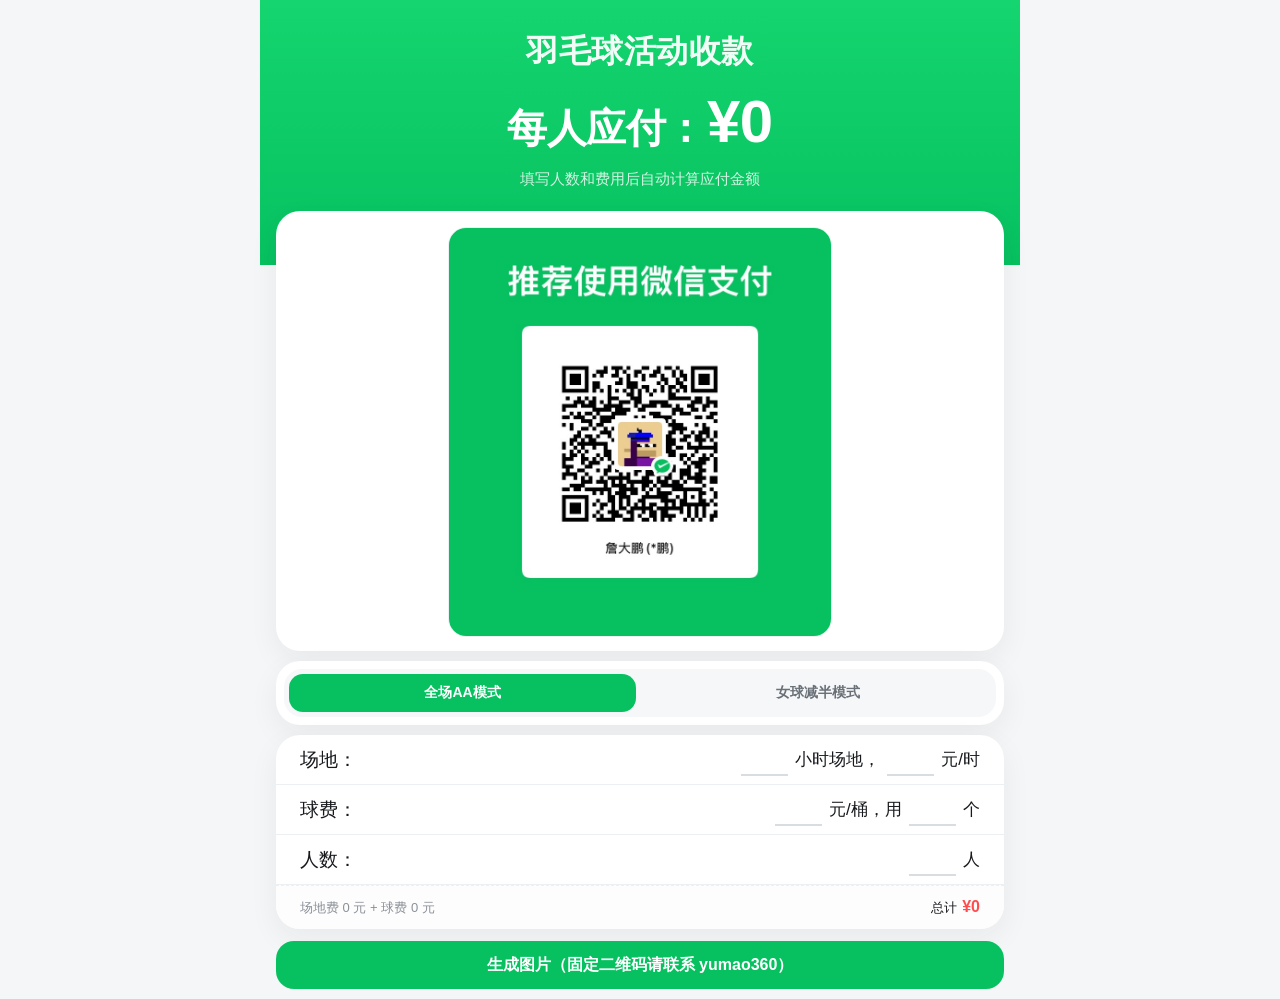
==== ymq-new.html @ cc2c6b80 "Refactor QR code display and image rendering logic Updated aspect ratio and positioning for QR code " ====
<!doctype html>
<html lang="zh-CN">
  <head>
    <meta charset="UTF-8" />
    <meta name="viewport" content="width=device-width, initial-scale=1.0, viewport-fit=cover" />
    <title>羽毛球活动收款</title>
    <style>
      :root {
        --wechat: #07c160;
        --wechat-dark: #05a957;
        --bg: #f5f6f7;
        --card: #ffffff;
        --soft: #f6f7f8;
        --text: #17191d;
        --muted: #8b9098;
        --line: #edf0f2;
      }

      * {
        box-sizing: border-box;
      }

      html,
      body {
        margin: 0;
        min-height: 100%;
        background: var(--bg);
      }

      body {
        color: var(--text);
        font-family: "PingFang SC", "Noto Sans SC", "Microsoft YaHei", Arial, sans-serif;
      }

      button,
      input {
        font: inherit;
      }

      .page {
        width: min(760px, 100%);
        margin: 0 auto;
        min-height: 100dvh;
        padding-bottom: max(10px, env(safe-area-inset-bottom));
        background: var(--bg);
      }

      .hero {
        padding: 32px 22px 76px;
        color: #fff;
        text-align: center;
        background: linear-gradient(180deg, #14d56f 0%, var(--wechat) 100%);
      }

      h1 {
        margin: 0;
        font-size: clamp(24px, 5vw, 32px);
        line-height: 1.2;
        font-weight: 800;
        letter-spacing: 0.5px;
        opacity: 0.95;
      }

      .main-amount {
        margin-top: 16px;
      }

      .amount-label {
        font-size: 19px;
        font-weight: 600;
        opacity: 0.92;
      }

      .amount-value {
        display: block;
        margin-top: 0;
        font-size: clamp(32px, 8vw, 60px);
        line-height: 1.2;
        font-weight: 900;
        letter-spacing: -0.5px;
      }

      .amount-label-small {
        font-size: 0.67em; /* 约 2/3 大小 */
        font-weight: 600;
        margin-right: 2px;
      }

      .amount-sep {
        margin: 0 4px;
        opacity: 0.6;
      }

      .amount-tip {
        margin: 12px 0 0;
        font-size: 15px;
        opacity: 0.82;
      }

      .content {
        margin-top: -54px;
        padding: 0 16px;
        display: grid;
        gap: 10px;
      }

      .card {
        border-radius: 24px;
        background: var(--card);
        box-shadow: 0 10px 30px rgba(32, 38, 46, 0.06);
        overflow: hidden;
      }

      .qr-card {
        padding: 16px 18px 14px;
        text-align: center;
      }

      .pay-recommend {
        display: inline-flex;
        align-items: center;
        gap: 10px;
        margin-bottom: 10px;
        color: var(--text);
        font-size: 20px;
        font-weight: 800;
      }

      .wechat-dot {
        width: 34px;
        height: 34px;
        border-radius: 50%;
        display: grid;
        place-items: center;
        color: #fff;
        background: var(--wechat);
        font-size: 18px;
        font-weight: 900;
      }

      .qr-box {
        position: relative;
        display: block;
        width: 55.55%; /* 占页面宽度的 5/9 */
        min-width: 160px;
        aspect-ratio: 825 / 880; /* 长宽比 825:880 */
        margin: 0 auto;
        border: 1px solid var(--line);
        border-radius: 18px;
        background: #fff;
        overflow: hidden;
        cursor: pointer;
      }

      .qr-placeholder {
        position: absolute;
        inset: 0;
        border-radius: 0;
        background:
          radial-gradient(circle at 73% 20%, #d5d9dc 0 9%, transparent 9.5%),
          linear-gradient(33deg, #07c160 0 43%, transparent 43.5%),
          linear-gradient(151deg, transparent 0 53%, #22c982 53.5% 100%),
          linear-gradient(22deg, transparent 0 58%, #40a9ff 58.5% 100%),
          #f7faf9;
      }

      .qr-box img {
        position: absolute;
        top: 0;
        left: 0;
        width: 100%;
        height: auto;
        object-fit: contain;
        object-position: top left;
        display: none;
        background: #fff;
      }

      .qr-box.has-image .qr-placeholder {
        display: none;
      }

      .qr-box.has-image img {
        display: block;
      }

      .qr-box input {
        display: none;
      }

      .qr-tip {
        margin: 8px 0 0;
        color: var(--muted);
        font-size: 14px;
        font-weight: 600;
      }

      .mode-card {
        padding: 8px;
      }

      .capture-source .mode-card,
      .capture-source .generate-action {
        display: none;
      }

      .mode-switch {
        display: grid;
        grid-template-columns: 1fr 1fr;
        gap: 8px;
        border-radius: 18px;
        background: var(--soft);
        padding: 5px;
      }

      .mode-btn {
        min-height: 38px;
        border: 0;
        border-radius: 14px;
        color: #697077;
        background: transparent;
        cursor: pointer;
        font-size: 14px;
        font-weight: 700;
      }

      .mode-btn.active {
        color: #fff;
        background: var(--wechat);
      }

      .form-card {
        padding: 0;
      }

      .input-row {
        min-height: 50px;
        padding: 0 24px;
        display: grid;
        grid-template-columns: 88px 1fr;
        align-items: center;
        gap: 4px;
        border-bottom: 1px solid var(--line);
        font-size: 17px;
        font-weight: 400;
        white-space: nowrap;
      }

      .input-row > span:first-child {
        font-size: 19px;
        font-weight: 400;
        color: var(--text);
      }

      .row-content {
        display: flex;
        align-items: center;
        justify-content: flex-end;
        gap: 4px;
        min-width: 0;
        font-weight: 400;
        white-space: nowrap;
      }

      .input-row:last-child {
        border-bottom: 0;
      }

      .people-row.equal .female-person,
      .people-row.equal .male-label {
        display: none;
      }

      .people-row.equal {
        justify-content: flex-start;
      }

      .summary-detail {
        padding: 12px 24px;
        background: #fdfdfd;
        border-top: 1px dashed var(--line);
      }

      .summary-detail-row {
        display: flex;
        justify-content: space-between;
        align-items: baseline;
        font-size: 13px;
        color: var(--muted);
        flex-wrap: wrap;
        gap: 8px;
      }

      .summary-total-inline {
        color: var(--text);
        font-weight: 500;
        white-space: nowrap;
      }

      .summary-total-inline strong {
        color: #ff4d4f;
        font-size: 16px;
        margin-left: 2px;
      }

      @media (max-width: 360px) {
        .summary-detail-row {
          flex-direction: column;
          align-items: flex-end;
          gap: 4px;
        }
      }

      .inline-input {
        width: 5ch;
        height: 32px;
        margin: 0 3px;
        border: 0;
        border-bottom: 2px solid #d7dde1;
        border-radius: 0;
        color: var(--text);
        background: transparent;
        outline: none;
        font-size: 17px;
        font-weight: 400;
        text-align: center;
        appearance: textfield;
      }

      .inline-input:focus {
        border-bottom-color: var(--wechat);
      }

      .inline-input.short {
        /* 移除特定的宽度覆盖，统一使用 4 个数字宽度 */
      }

      input::-webkit-outer-spin-button,
      input::-webkit-inner-spin-button {
        margin: 0;
        appearance: none;
      }

      .derived-pill {
        margin-left: 8px;
        padding: 4px 10px;
        border-radius: 999px;
        color: var(--wechat-dark);
        background: #e9f8ef;
        font-size: 15px;
        font-weight: 500;
      }

      .result-card {
        padding: 18px 20px;
      }

      .result-head {
        display: flex;
        align-items: center;
        justify-content: space-between;
        gap: 12px;
        margin-bottom: 12px;
      }

      .result-title {
        margin: 0;
        font-size: 20px;
        font-weight: 800;
      }

      .auto-badge {
        padding: 7px 12px;
        border-radius: 999px;
        color: var(--wechat-dark);
        background: #dff8e9;
        font-size: 13px;
        font-weight: 800;
      }

      .result-grid {
        display: grid;
        grid-template-columns: 1fr 1fr;
        gap: 12px;
      }

      .result-grid.equal {
        grid-template-columns: 1fr;
      }

      .result-box {
        min-height: 92px;
        padding: 14px;
        border-radius: 20px;
        background: var(--soft);
        display: flex;
        flex-direction: column;
        justify-content: center;
        text-align: center;
      }

      .result-box.hidden {
        display: none;
      }

      .result-box span {
        color: var(--muted);
        font-size: 14px;
        font-weight: 600;
      }

      .result-box strong {
        margin-top: 5px;
        font-size: clamp(28px, 6vw, 40px);
        line-height: 1;
        font-weight: 900;
      }

      .footer {
        padding: 8px 0 0;
        color: #7a8088;
        text-align: center;
        font-size: 14px;
      }

      .generate-btn {
        width: 100%;
        min-height: 48px;
        border: 0;
        border-radius: 18px;
        color: #fff;
        background: var(--wechat);
        cursor: pointer;
        font-size: 16px;
        font-weight: 800;
      }

      .generate-btn:active {
        background: var(--wechat-dark);
      }

      .generate-action {
        padding: 2px 0 0;
      }

      .image-preview {
        position: fixed;
        inset: 0;
        z-index: 20;
        display: none;
        padding: max(10px, env(safe-area-inset-top)) 12px max(10px, env(safe-area-inset-bottom));
        background: rgba(0, 0, 0, 0.72);
        overflow: auto;
        text-align: center;
      }

      .image-preview.show {
        display: block;
      }

      .preview-close {
        position: sticky;
        top: 0;
        margin: 0 auto 8px;
        min-height: 36px;
        border: 0;
        border-radius: 999px;
        padding: 0 18px;
        color: #fff;
        background: rgba(255, 255, 255, 0.18);
        font-size: 15px;
        font-weight: 800;
      }

      .image-preview img {
        width: auto;
        max-width: 100%;
        max-height: calc(100dvh - 82px);
        border-radius: 16px;
        box-shadow: 0 12px 40px rgba(0, 0, 0, 0.26);
        background: #fff;
      }

      .image-preview p {
        margin: 10px 0 0;
        color: rgba(255, 255, 255, 0.86);
        font-size: 14px;
        font-weight: 700;
      }

      @media (max-width: 560px) {
        .hero {
          padding: 20px 18px 72px;
        }

        .amount-label {
          font-size: 18px;
        }

        .amount-tip {
          font-size: 14px;
        }

        .content {
          margin-top: -50px;
          padding: 0 12px;
          gap: 9px;
        }

        .card {
          border-radius: 22px;
        }

        .qr-card {
          padding: 14px 16px 12px;
        }

        .pay-recommend {
          font-size: 18px;
        }

        .qr-box {
          width: 55.55%;
          min-width: 150px;
        }

        .input-row {
          min-height: 50px;
          padding: 0 16px;
          grid-template-columns: 72px 1fr;
          flex-wrap: wrap;
          row-gap: 4px;
          font-size: 16px;
          white-space: normal;
        }

        .input-row > span:first-child {
          font-size: 18px;
        }

        .row-content {
          flex-wrap: wrap;
          justify-content: flex-end;
          row-gap: 4px;
          white-space: normal;
        }

        .inline-input {
          width: 5ch;
          height: 30px;
          font-size: 16px;
        }

        .inline-input.short {
          /* 统一宽度 */
        }

        .derived-pill {
          margin-left: 4px;
          font-size: 15px;
        }

        .result-card {
          padding: 16px;
        }

        .result-grid {
          gap: 10px;
        }

        .result-box {
          min-height: 88px;
          padding: 14px;
        }

        .result-box span {
          font-size: 13px;
        }
      }

      @media (max-width: 390px) {
        .input-row {
          font-size: 15px;
        }

        .inline-input {
          width: 5ch;
          font-size: 16px;
        }

        .inline-input.short {
          /* 统一宽度 */
        }

        .result-grid:not(.equal) {
          grid-template-columns: 1fr;
        }
      }
    </style>
  </head>
  <body>
    <main class="page">
      <section class="hero">
        <h1>羽毛球活动收款</h1>
        <div class="main-amount">
          <strong class="amount-value" id="mainAmountText">每人应付：¥0</strong>
        </div>
        <p class="amount-tip">填写人数和费用后自动计算应付金额</p>
      </section>

      <section class="content">
        <section class="card qr-card">
          <label class="qr-box has-image" id="qrBox" title="点击切换收款二维码">
            <span class="qr-placeholder"></span>
            <img id="qrPreview" src="qr.png" alt="收款二维码" />
            <input id="qrInput" type="file" accept="image/*" />
          </label>
        </section>

        <section class="card mode-card">
          <div class="mode-switch" aria-label="分摊模式">
            <button class="mode-btn active" id="equalModeBtn" type="button">全场AA模式</button>
            <button class="mode-btn" id="halfModeBtn" type="button">女球减半模式</button>
          </div>
        </section>

        <section class="card form-card">
          <div class="input-row">
            <span>场地：</span>
            <div class="row-content">
              <input class="inline-input short" id="courtCount" type="number" min="0" max="999" step="1" />
              <span>小时场地，</span>
              <input class="inline-input" id="hourlyPrice" type="number" min="0" max="999" step="1" />
              <span>元/时</span>
            </div>
          </div>

          <div class="input-row">
            <span>球费：</span>
            <div class="row-content">
              <input class="inline-input" id="tubePrice" type="number" min="0" max="999" step="1" />
              <span>元/桶，用</span>
              <input class="inline-input short" id="usedBalls" type="number" min="0" max="999" step="1" />
              <span>个</span>
            </div>
          </div>

          <div class="input-row people-row" id="peopleRow">
            <span>人数：</span>
            <div class="row-content">
              <span class="male-label" id="maleLabel">男生：</span>
              <input class="inline-input short" id="maleCount" type="number" min="0" max="999" step="1" />
              <span>人</span>
              <span class="female-person">女生：</span>
              <input class="inline-input short female-person" id="femaleCount" type="number" min="0" max="999" step="1" />
              <span class="female-person">人</span>
            </div>
          </div>

          <div class="summary-detail">
            <div class="summary-detail-row">
              <span id="summaryDetailText">场地费 0 元 + 球费 0 元</span>
              <span class="summary-total-inline">总计 <strong id="summaryTotalText">¥0</strong></span>
            </div>
          </div>
        </section>

        <section class="generate-action">
          <button class="generate-btn" id="generateImageBtn" type="button">生成图片（固定二维码请联系 yumao360）</button>
        </section>
      </section>
    </main>

    <section class="image-preview" id="imagePreview" aria-label="生成的收款图片">
      <button class="preview-close" id="closePreviewBtn" type="button">关闭预览</button>
      <img id="generatedImage" alt="生成的羽毛球活动收款图片" />
      <p>长按图片保存，或转发到微信群</p>
    </section>

    <script>
      const fields = {
        courtCount: document.getElementById("courtCount"),
        hourlyPrice: document.getElementById("hourlyPrice"),
        tubePrice: document.getElementById("tubePrice"),
        usedBalls: document.getElementById("usedBalls"),
        maleCount: document.getElementById("maleCount"),
        femaleCount: document.getElementById("femaleCount"),
      };

      const modeButtons = {
        equal: document.getElementById("equalModeBtn"),
        half: document.getElementById("halfModeBtn"),
      };

      const output = {
        mainAmountText: document.getElementById("mainAmountText"),
        peopleRow: document.getElementById("peopleRow"),
        summaryDetailText: document.getElementById("summaryDetailText"),
        summaryTotalText: document.getElementById("summaryTotalText"),
      };

      const generateImageBtn = document.getElementById("generateImageBtn");
      const imagePreview = document.getElementById("imagePreview");
      const closePreviewBtn = document.getElementById("closePreviewBtn");
      const generatedImage = document.getElementById("generatedImage");

      let splitMode = "equal";

      function numberValue(input) {
        const value = Number(input.value);
        return Number.isFinite(value) && value > 0 ? value : 0;
      }

      function money(value) {
        if (!Number.isFinite(value)) return "0";
        return Number.isInteger(value) ? String(value) : value.toFixed(2);
      }

      function yuan(value) {
        return `¥${money(value)}`;
      }

      // 页面加载完成后，处理默认二维码的显示状态
      window.addEventListener('load', () => {
        const qrImg = document.getElementById('qrPreview');
        if (qrImg.src && !qrImg.src.startsWith('data:')) {
          // 在本地 file:// 协议下，严禁对 img 进行任何 Canvas 转换操作
          // 只要图片加载完成，我们就添加 has-image 类来显示它
          if (qrImg.complete) {
            document.querySelector('.qr-box').classList.add('has-image');
          } else {
            qrImg.onload = () => document.querySelector('.qr-box').classList.add('has-image');
          }
          console.log('检测到本地默认二维码，已就绪');
        }
      });

      function calculate() {
        const courtCount = numberValue(fields.courtCount);
        const hourlyPrice = numberValue(fields.hourlyPrice);
        const tubePrice = numberValue(fields.tubePrice);
        const usedBalls = numberValue(fields.usedBalls);
        const maleCount = numberValue(fields.maleCount);
        const femaleCount = numberValue(fields.femaleCount);
        const courtTotal = courtCount * hourlyPrice;
        const ballTotal = (tubePrice / 12) * usedBalls;
        const peopleCount = splitMode === "equal" ? maleCount : maleCount + femaleCount;
        const ballUnits = splitMode === "half" ? maleCount + femaleCount * 0.5 : peopleCount;

        const courtEach = peopleCount > 0 ? courtTotal / peopleCount : 0;
        const maleBallEach = ballUnits > 0 ? ballTotal / ballUnits : 0;
        const femaleBallEach = splitMode === "half" ? maleBallEach * 0.5 : maleBallEach;
        const grandTotal = courtTotal + ballTotal;
        const malePay = courtEach + maleBallEach;
        const femalePay = courtEach + femaleBallEach;
        const equalPay = peopleCount > 0 ? grandTotal / peopleCount : 0;

        output.summaryDetailText.textContent = `场地费 ${money(courtTotal)} 元 + 球费 ${money(ballTotal)} 元`;
        output.summaryTotalText.textContent = yuan(grandTotal);

        output.peopleRow.classList.toggle("equal", splitMode === "equal");

        if (splitMode === "equal") {
          output.mainAmountText.innerHTML = `<span class="amount-label-small">每人应付：</span>${yuan(equalPay)}`;
        } else {
          output.mainAmountText.innerHTML = `<span class="amount-label-small">男：</span>${yuan(malePay)}<span class="amount-sep">/</span><span class="amount-label-small">女：</span>${yuan(femalePay)}`;
        }
      }

      function setMode(nextMode) {
        splitMode = nextMode;
        modeButtons.equal.classList.toggle("active", splitMode === "equal");
        modeButtons.half.classList.toggle("active", splitMode === "half");
        calculate();
      }

      Object.values(fields).forEach((field) => {
        field.addEventListener("input", calculate);
      });

      modeButtons.equal.addEventListener("click", () => setMode("equal"));
      modeButtons.half.addEventListener("click", () => setMode("half"));

      calculate();

      document.getElementById("qrInput").addEventListener("change", (event) => {
        const file = event.target.files?.[0];
        if (!file) return;

        const reader = new FileReader();
        const preview = document.getElementById("qrPreview");
        const box = document.getElementById("qrBox");
        reader.addEventListener("load", () => {
          preview.src = reader.result;
          box.classList.add("has-image");
        });
        reader.readAsDataURL(file);
      });

      async function generateReceiptImage() {
        const page = document.querySelector(".page");
        const originalImg = document.getElementById("qrPreview");
        
        // 1. 核心改进：如果是本地图片，我们直接通过 img 标签预览，不再尝试导出 canvas
        // 这样可以绕过 toDataURL 的安全报错
        const isLocalFile = window.location.protocol === 'file:';
        const isDefaultQR = originalImg.src && !originalImg.src.startsWith('data:');

        const width = page.offsetWidth;
        const clone = page.cloneNode(true);
        clone.classList.add("capture-source");
        // 关键：移除克隆节点的最小高度和底部间距，确保紧贴内容
        clone.style.minHeight = "auto";
        clone.style.paddingBottom = "20px"; // 只保留少许边距美观
        clone.style.height = "auto";
        
        // 隐藏不需要出现在图片中的元素
        const actionArea = clone.querySelector(".generate-action");
        if (actionArea) actionArea.style.display = "none";
        
        const modeSwitch = clone.querySelector(".mode-switch");
        if (modeSwitch) modeSwitch.style.display = "none";

        const clonedImg = clone.querySelector("#qrPreview");
        
        // 只有 Base64 图片才放入 SVG 渲染，本地图片移除 src
        if (originalImg.src.startsWith("data:")) {
          clonedImg.src = originalImg.src;
        } else {
          clonedImg.removeAttribute('src');
          clonedImg.style.display = 'none';
        }

        clone.querySelectorAll("input").forEach((input) => {
          const span = document.createElement("span");
          span.textContent = input.value || "0";
          span.className = input.className;
          span.style.borderBottom = "1px solid #ddd";
          span.style.display = "inline-block";
          span.style.minWidth = "4ch";
          span.style.textAlign = "center";
          input.parentNode.replaceChild(span, input);
        });

        const wrapper = document.createElement("div");
        wrapper.style.position = "fixed";
        wrapper.style.left = "-99999px";
        wrapper.style.top = "0";
        wrapper.style.width = `${width}px`;
        wrapper.appendChild(clone);
        document.body.appendChild(wrapper);

        // 使用 getBoundingClientRect 获取精确的内容高度
        const contentHeight = clone.getBoundingClientRect().height;
        const height = Math.ceil(contentHeight);
        
        const css = Array.from(document.querySelectorAll("style"))
          .map((style) => style.textContent)
          .join("\n");
        const markup = new XMLSerializer().serializeToString(clone);
        const svg = `
          <svg xmlns="http://www.w3.org/2000/svg" width="${width}" height="${height}">
            <foreignObject width="100%" height="100%">
              <div xmlns="http://www.w3.org/1999/xhtml">
                <style>${css}</style>
                ${markup}
              </div>
            </foreignObject>
          </svg>
        `;
        wrapper.remove();

        const image = await readImage(`data:image/svg+xml;charset=utf-8,${encodeURIComponent(svg)}`);
        if (!image) {
          throw new Error("图片生成失败");
        }

        const scale = 2; // 固定 2 倍清晰度
        const canvas = document.createElement("canvas");
        canvas.width = width * scale;
        canvas.height = height * scale;
        const ctx = canvas.getContext("2d");
        ctx.scale(scale, scale);
        ctx.fillStyle = "#f5f6f7";
        ctx.fillRect(0, 0, width, height);
        ctx.drawImage(image, 0, 0, width, height);

        // 3. 补绘二维码
        if (originalImg && originalImg.naturalWidth > 0) {
          const qrBox = document.getElementById("qrBox");
          const qrRect = qrBox.getBoundingClientRect();
          const pageRect = page.getBoundingClientRect();

          const x = qrRect.left - pageRect.left;
          const y = qrRect.top - pageRect.top;
          const w = qrRect.width;
          const h = qrRect.height;

          // 按照 CSS 逻辑：宽度 100% (w)，高度按比例缩放
          const imgAspect = originalImg.naturalWidth / originalImg.naturalHeight;
          const drawW = w;
          const drawH = w / imgAspect;

          ctx.save();
          // 创建裁剪区域 (qr-box 的范围)
          ctx.beginPath();
          ctx.rect(x, y, w, h);
          ctx.clip();
          // 从左上角 (x, y) 开始绘制，模拟 object-fit: contain; object-position: top left;
          ctx.drawImage(originalImg, x, y, drawW, drawH);
          ctx.restore();
        }

        // 4. 处理导出
        try {
          const dataUrl = canvas.toDataURL("image/png");
          generatedImage.src = dataUrl;
          imagePreview.classList.add("show");
        } catch (e) {
          console.error("Canvas 导出失败:", e);
          if (isLocalFile && isDefaultQR) {
            // 如果是因为本地默认二维码导致的污染，我们切换到“纯 DOM 预览”模式
            showDomPreview(canvas, originalImg);
          } else {
            throw e;
          }
        }
      }

      // 新增：DOM 预览模式，直接把 Canvas 和原始二维码叠加显示
      function showDomPreview(canvas, originalImg) {
        const qrBox = document.getElementById("qrBox");
        const qrRect = qrBox.getBoundingClientRect();
        const pageRect = document.querySelector(".page").getBoundingClientRect();
        
        // 创建一个临时的容器来承载最终画面
        const container = document.createElement("div");
        container.style.position = "relative";
        container.style.width = `${canvas.width / 2}px`;
        container.style.height = `${canvas.height / 2}px`;
        container.style.margin = "0 auto";
        container.style.boxShadow = "0 4px 12px rgba(0,0,0,0.15)";
        
        // 底层是渲染好的文字内容（Canvas）
        canvas.style.width = "100%";
        canvas.style.height = "100%";
        container.appendChild(canvas);
        
        // 顶层覆盖一个模拟 .qr-box 的容器（绕过安全限制）
        const qrOverlayContainer = document.createElement("div");
        qrOverlayContainer.style.position = "absolute";
        qrOverlayContainer.style.left = `${qrRect.left - pageRect.left}px`;
        qrOverlayContainer.style.top = `${qrRect.top - pageRect.top}px`;
        qrOverlayContainer.style.width = `${qrRect.width}px`;
        qrOverlayContainer.style.height = `${qrRect.height}px`;
        qrOverlayContainer.style.overflow = "hidden";
        qrOverlayContainer.style.background = "#fff";
        
        const qrOverlayImg = new Image();
        qrOverlayImg.src = originalImg.src;
        qrOverlayImg.style.width = "100%";
        qrOverlayImg.style.height = "auto";
        qrOverlayImg.style.display = "block";
        
        qrOverlayContainer.appendChild(qrOverlayImg);
        container.appendChild(qrOverlayContainer);
        
        // 清空并更新预览区域
        const imagePreview = document.getElementById("imagePreview");
        const generatedImage = document.getElementById("generatedImage");
        generatedImage.style.display = "none"; // 隐藏原本的 img 标签
        
        // 移除旧的 DOM 预览（如果有）
        const oldDom = imagePreview.querySelector(".dom-preview-wrap");
        if (oldDom) oldDom.remove();
        
        const wrap = document.createElement("div");
        wrap.className = "dom-preview-wrap";
        wrap.appendChild(container);
        imagePreview.insertBefore(wrap, imagePreview.querySelector("p"));
        
        imagePreview.classList.add("show");
        
        // 提示用户
        const tip = imagePreview.querySelector("p");
        tip.innerHTML = '<span style="color:#ff4d4f">由于浏览器安全限制，当前使用默认二维码预览。</span><br/>请截图保存，或点击二维码手动上传您的收款码以支持长按保存。';
      }

      function readImage(src) {
        return new Promise((resolve) => {
          if (!src) {
            resolve(null);
            return;
          }
          const image = new Image();
          image.onload = () => resolve(image);
          image.onerror = () => resolve(null);
          image.src = src;
        });
      }



      generateImageBtn.addEventListener("click", async () => {
        generateImageBtn.disabled = true;
        generateImageBtn.textContent = "生成中...";
        try {
          await generateReceiptImage();
          generateImageBtn.textContent = "重新生成图片";
        } catch (error) {
          console.error("生成失败详情:", error);
          // 如果 canvas 包含了本地图片（Tainted），直接 toDataURL 会报错
          if (error.name === 'SecurityError' || error.message.includes('Tainted canvases')) {
            alert("由于浏览器安全限制，默认二维码无法直接导出。请先点击二维码区域手动上传一次您的收款码图片，然后再生成。");
          } else {
            alert("生成图片失败: " + error.message);
          }
          generateImageBtn.textContent = "生成图片";
        } finally {
          generateImageBtn.disabled = false;
        }
      });

      closePreviewBtn.addEventListener("click", () => {
        imagePreview.classList.remove("show");
        // 恢复 generatedImage 的显示并移除 DOM 预览
        generatedImage.style.display = "block";
        const oldDom = imagePreview.querySelector(".dom-preview-wrap");
        if (oldDom) oldDom.remove();
        const tip = imagePreview.querySelector("p");
        tip.innerHTML = '长按图片保存，或转发到微信群';
      });
    </script>
  </body>
</html>
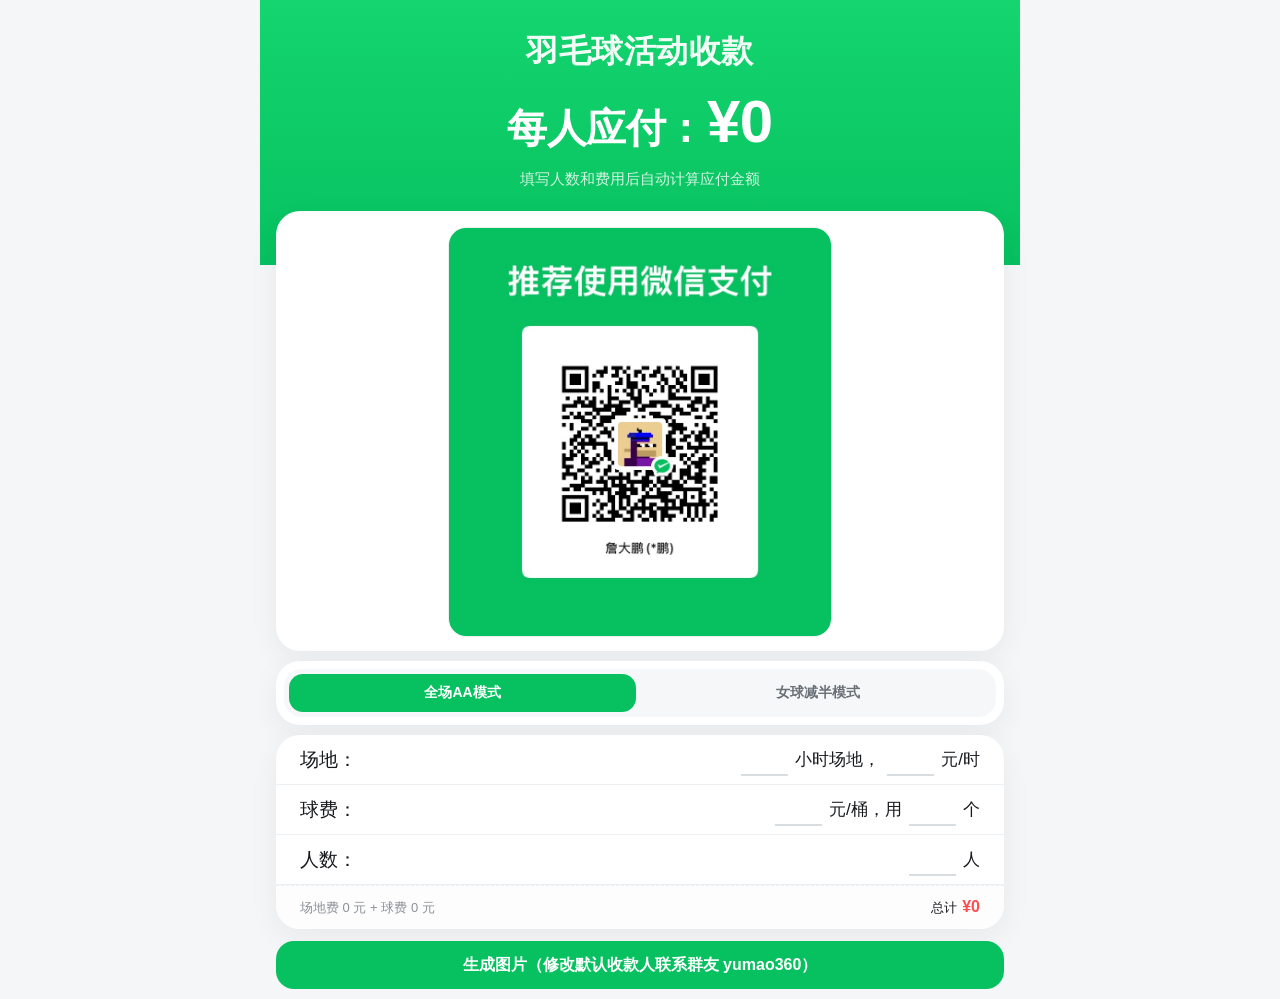
==== commit c5e282c7: "Update button text for image generation" ====
--- a/ymq-new.html
+++ b/ymq-new.html
@@ -666,7 +666,7 @@
         </section>
 
         <section class="generate-action">
-          <button class="generate-btn" id="generateImageBtn" type="button">生成图片（固定二维码请联系 yumao360）</button>
+          <button class="generate-btn" id="generateImageBtn" type="button">生成图片（修改默认收款人联系群友 yumao360）</button>
         </section>
       </section>
     </main>
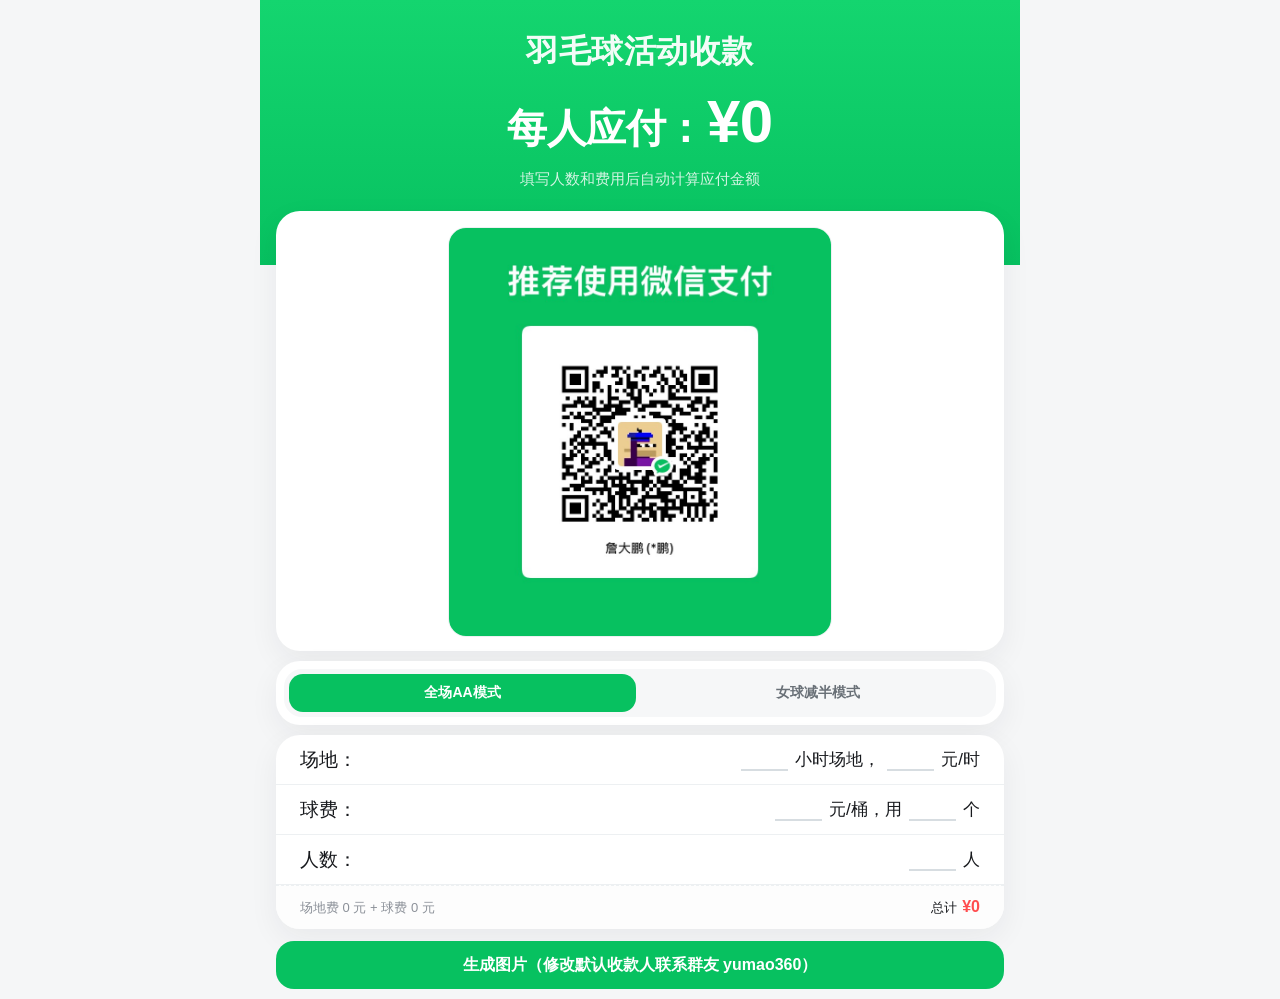
==== commit b3bba402: "Update ymq-new.html" ====
--- a/ymq-new.html
+++ b/ymq-new.html
@@ -313,8 +313,9 @@
 
       .inline-input {
         width: 5ch;
-        height: 32px;
+        height: auto;
         margin: 0 3px;
+        padding: 0;
         border: 0;
         border-bottom: 2px solid #d7dde1;
         border-radius: 0;
@@ -325,6 +326,7 @@
         font-weight: 400;
         text-align: center;
         appearance: textfield;
+        vertical-align: baseline;
       }
 
       .inline-input:focus {
@@ -832,13 +834,19 @@
         }
 
         clone.querySelectorAll("input").forEach((input) => {
+          // 获取原始输入框的显示状态
+          const originalInput = page.querySelector(`#${input.id}`);
+          const isHidden = originalInput && window.getComputedStyle(originalInput).display === 'none';
+          
           const span = document.createElement("span");
           span.textContent = input.value || "0";
           span.className = input.className;
           span.style.borderBottom = "1px solid #ddd";
-          span.style.display = "inline-block";
+          span.style.display = isHidden ? "none" : "inline-block";
           span.style.minWidth = "4ch";
           span.style.textAlign = "center";
+          span.style.verticalAlign = "baseline";
+          span.style.lineHeight = "1";
           input.parentNode.replaceChild(span, input);
         });
 
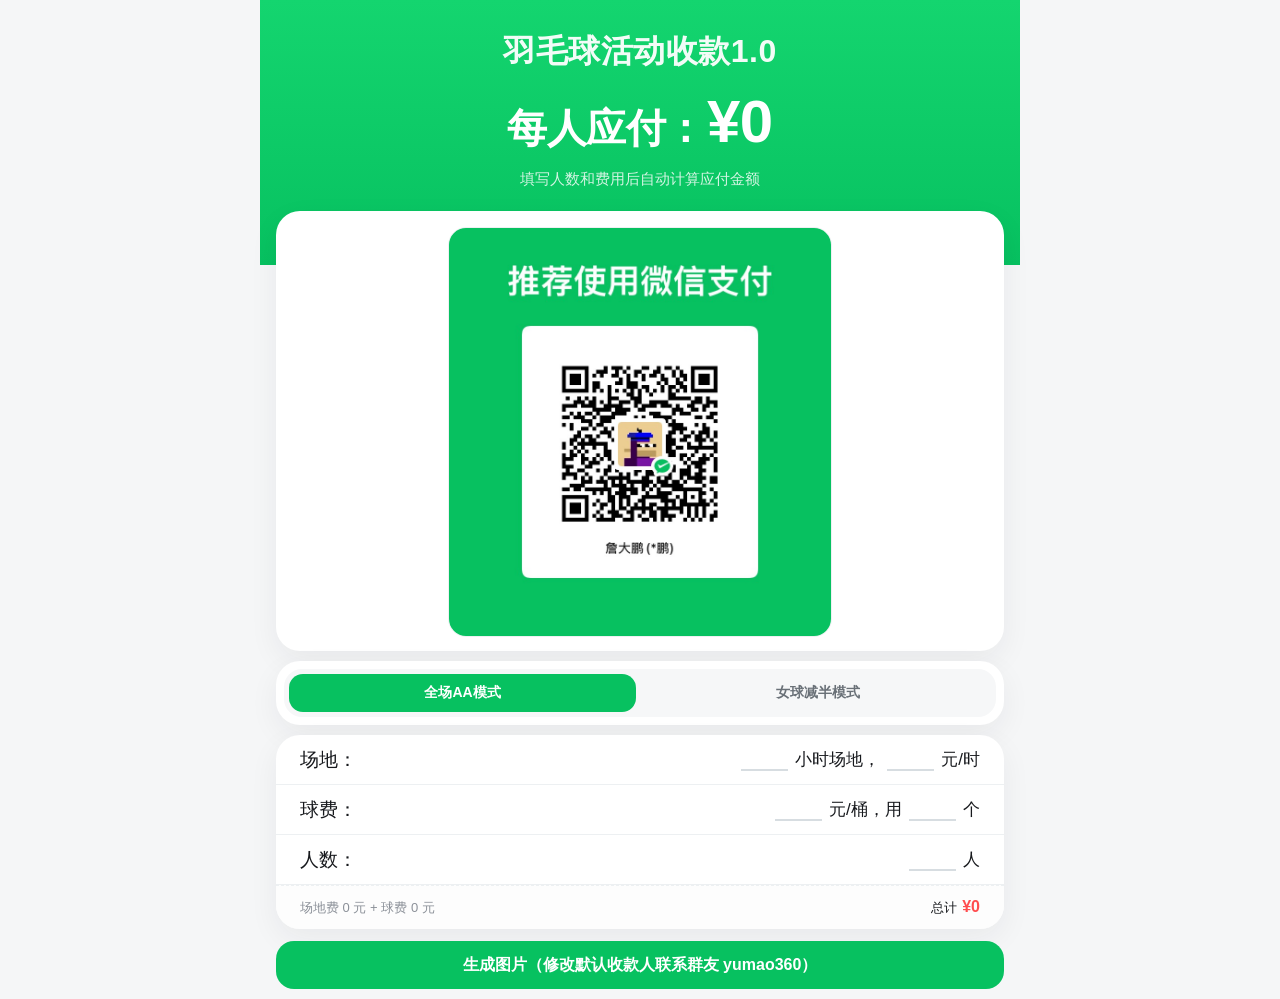
==== commit 4bc2fe19: "Update ymq-new.html" ====
--- a/ymq-new.html
+++ b/ymq-new.html
@@ -603,7 +603,7 @@
   <body>
     <main class="page">
       <section class="hero">
-        <h1>羽毛球活动收款</h1>
+        <h1>羽毛球活动收款1.0</h1>
         <div class="main-amount">
           <strong class="amount-value" id="mainAmountText">每人应付：¥0</strong>
         </div>
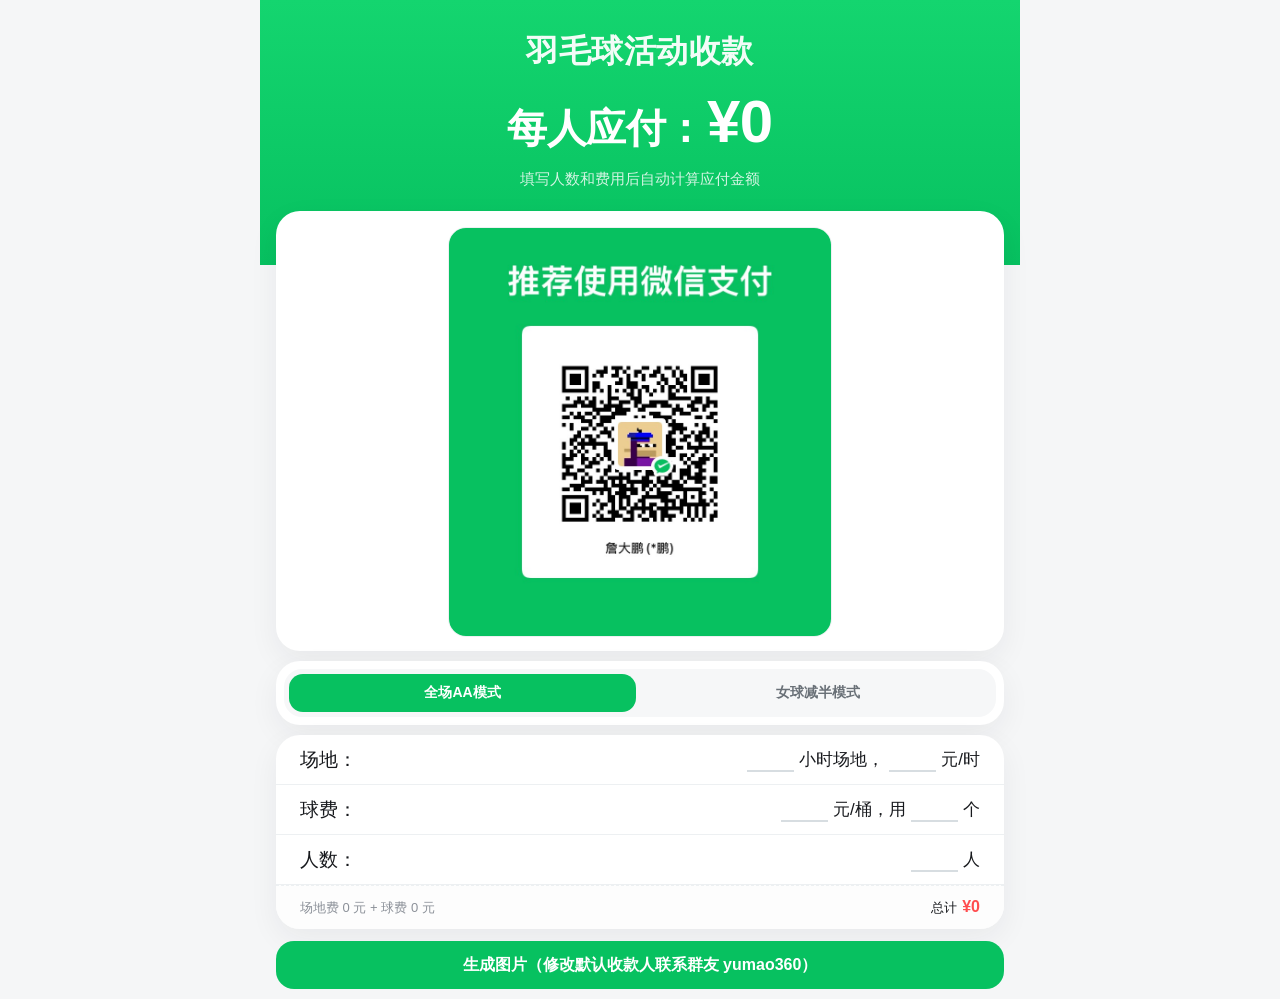
==== commit ccb349ed: "Refactor styles for layout and input elements Updated alignment and sizing for better layout consist" ====
--- a/ymq-new.html
+++ b/ymq-new.html
@@ -254,9 +254,9 @@
 
       .row-content {
         display: flex;
-        align-items: center;
+        align-items: baseline; /* 核心：父容器也必须是 baseline 对齐 */
         justify-content: flex-end;
-        gap: 4px;
+        gap: 2px;
         min-width: 0;
         font-weight: 400;
         white-space: nowrap;
@@ -313,7 +313,7 @@
 
       .inline-input {
         width: 5ch;
-        height: auto;
+        height: 1.2em; /* 显式设置高度与行高匹配 */
         margin: 0 3px;
         padding: 0;
         border: 0;
@@ -325,8 +325,11 @@
         font-size: 17px;
         font-weight: 400;
         text-align: center;
-        appearance: textfield;
+        appearance: none;
+        -webkit-appearance: none;
         vertical-align: baseline;
+        line-height: normal; /* 让浏览器自动处理基线 */
+        display: inline-block;
       }
 
       .inline-input:focus {
@@ -545,12 +548,14 @@
           justify-content: flex-end;
           row-gap: 4px;
           white-space: normal;
+          align-items: baseline;
         }
 
         .inline-input {
           width: 5ch;
-          height: 30px;
+          height: 1.2em;
           font-size: 16px;
+          vertical-align: baseline;
         }
 
         .inline-input.short {
@@ -603,7 +608,7 @@
   <body>
     <main class="page">
       <section class="hero">
-        <h1>羽毛球活动收款1.0</h1>
+        <h1>羽毛球活动收款</h1>
         <div class="main-amount">
           <strong class="amount-value" id="mainAmountText">每人应付：¥0</strong>
         </div>
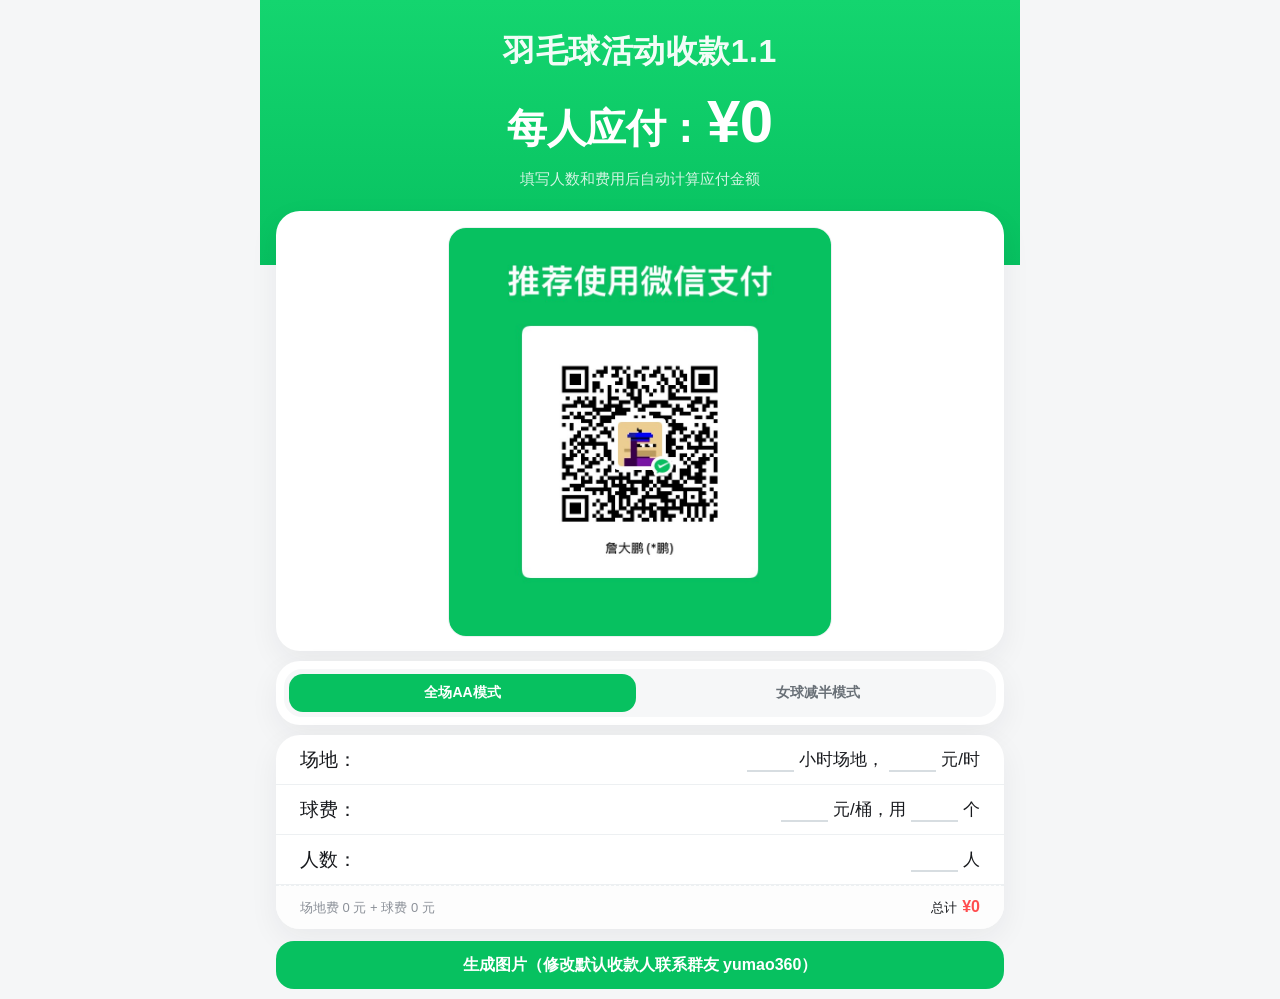
==== commit ad32308f: "Update ymq-new.html" ====
--- a/ymq-new.html
+++ b/ymq-new.html
@@ -608,7 +608,7 @@
   <body>
     <main class="page">
       <section class="hero">
-        <h1>羽毛球活动收款</h1>
+        <h1>羽毛球活动收款1.1</h1>
         <div class="main-amount">
           <strong class="amount-value" id="mainAmountText">每人应付：¥0</strong>
         </div>
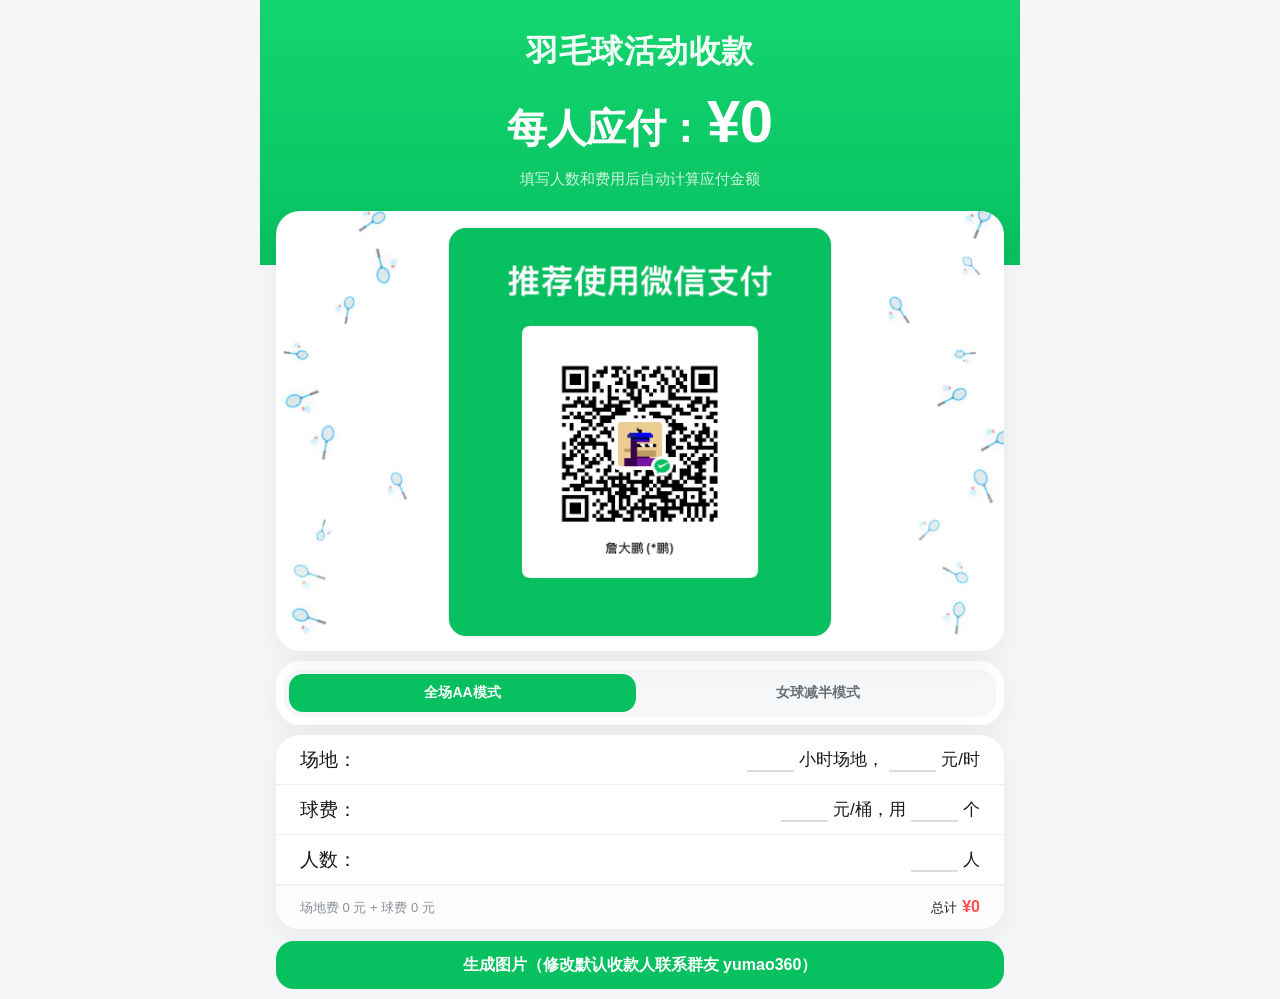
==== commit 30ebc7a8: "Enhance QR card with decoration layer and emojis Added a decoration layer with badminton emojis to t" ====
--- a/ymq-new.html
+++ b/ymq-new.html
@@ -114,6 +114,22 @@
       .qr-card {
         padding: 16px 18px 14px;
         text-align: center;
+        position: relative; /* 为装饰元素提供定位基准 */
+        overflow: hidden;
+      }
+
+      .decoration-layer {
+        position: absolute;
+        inset: 0;
+        pointer-events: none; /* 不干扰点击二维码 */
+        z-index: 0;
+      }
+
+      .badminton-emoji {
+        position: absolute;
+        font-size: 18px;
+        filter: drop-shadow(0 2px 4px rgba(0,0,0,0.1));
+        user-select: none;
       }
 
       .pay-recommend {
@@ -608,7 +624,7 @@
   <body>
     <main class="page">
       <section class="hero">
-        <h1>羽毛球活动收款1.1</h1>
+        <h1>羽毛球活动收款</h1>
         <div class="main-amount">
           <strong class="amount-value" id="mainAmountText">每人应付：¥0</strong>
         </div>
@@ -617,6 +633,7 @@
 
       <section class="content">
         <section class="card qr-card">
+          <div class="decoration-layer" id="decorationLayer"></div>
           <label class="qr-box has-image" id="qrBox" title="点击切换收款二维码">
             <span class="qr-placeholder"></span>
             <img id="qrPreview" src="qr.png" alt="收款二维码" />
@@ -773,6 +790,50 @@
           output.mainAmountText.innerHTML = `<span class="amount-label-small">男：</span>${yuan(malePay)}<span class="amount-sep">/</span><span class="amount-label-small">女：</span>${yuan(femalePay)}`;
         }
       }
+
+      // 初始化羽毛球装饰
+      function initDecorations() {
+        const layer = document.getElementById('decorationLayer');
+        if (!layer) return;
+        layer.innerHTML = '';
+        
+        const count = 10;
+        const sides = ['left', 'right'];
+        
+        sides.forEach(side => {
+          for (let i = 0; i < count; i++) {
+            const emoji = document.createElement('span');
+            emoji.className = 'badminton-emoji';
+            emoji.textContent = '🏸';
+            
+            // 高度分成 10 等份，每一份内随机位置
+            const sectionHeight = 100 / count;
+            const topBase = i * sectionHeight;
+            const topOffset = Math.random() * (sectionHeight - 10); // 留点边距
+            const top = topBase + topOffset;
+            
+            // 左右两侧随机分布在边缘 20% 范围内
+            let x;
+            if (side === 'left') {
+              x = Math.random() * 18; // 左侧 0-18%
+            } else {
+              x = 82 + Math.random() * 18; // 右侧 82-100%
+            }
+            
+            const rotate = Math.random() * 360;
+            const scale = 0.8 + Math.random() * 0.6; // 随机大小
+            
+            emoji.style.top = `${top}%`;
+            emoji.style.left = `${x}%`;
+            emoji.style.transform = `rotate(${rotate}deg) scale(${scale})`;
+            emoji.style.opacity = 0.6 + Math.random() * 0.4;
+            
+            layer.appendChild(emoji);
+          }
+        });
+      }
+
+      initDecorations();
 
       function setMode(nextMode) {
         splitMode = nextMode;
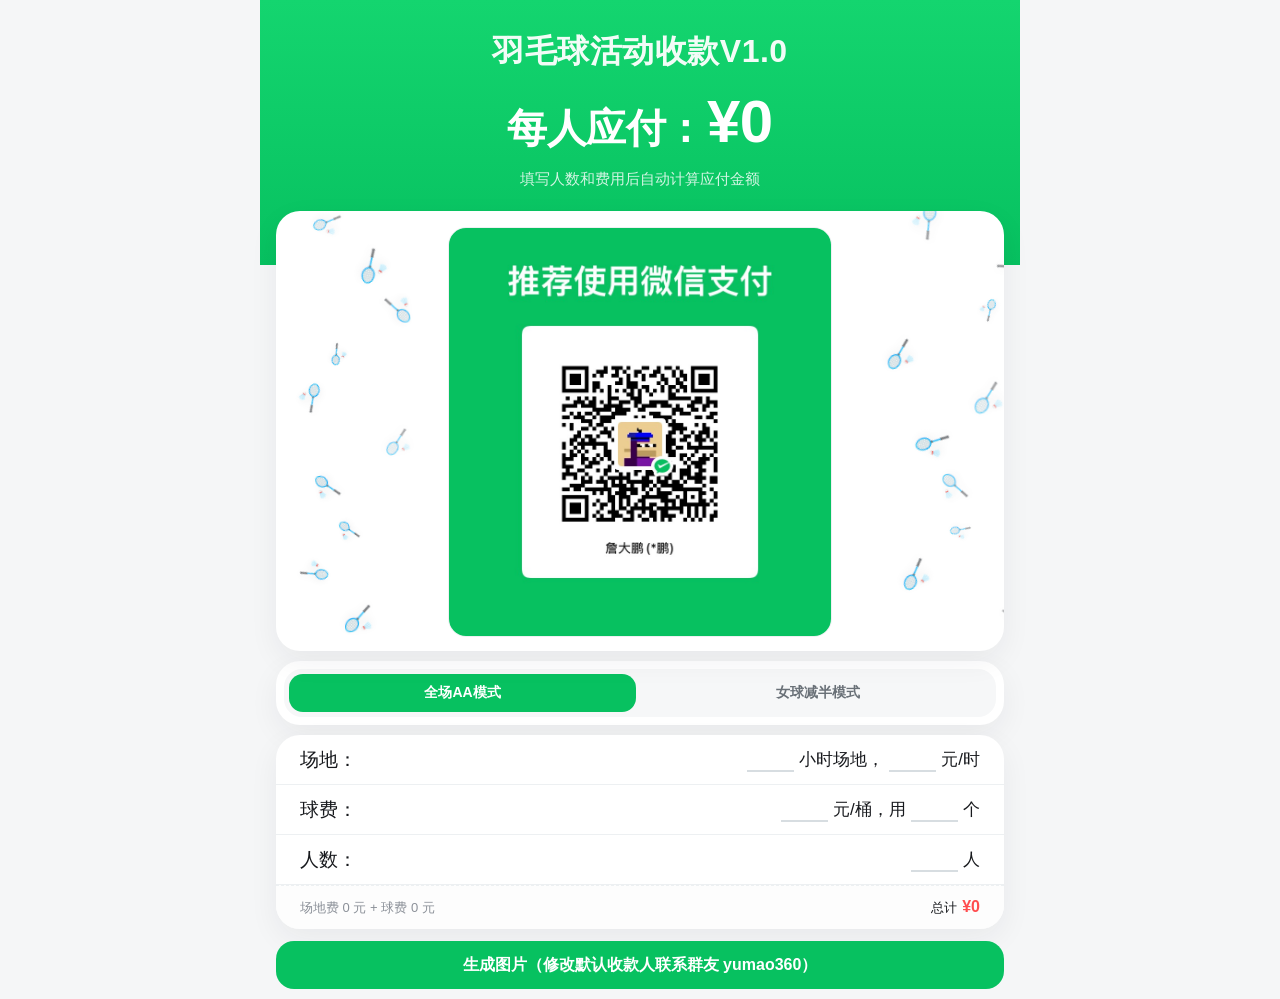
==== commit e6d02567: "Update header for 羽毛球活动收款 to V1.0" ====
--- a/ymq-new.html
+++ b/ymq-new.html
@@ -624,7 +624,7 @@
   <body>
     <main class="page">
       <section class="hero">
-        <h1>羽毛球活动收款</h1>
+        <h1>羽毛球活动收款V1.0</h1>
         <div class="main-amount">
           <strong class="amount-value" id="mainAmountText">每人应付：¥0</strong>
         </div>
